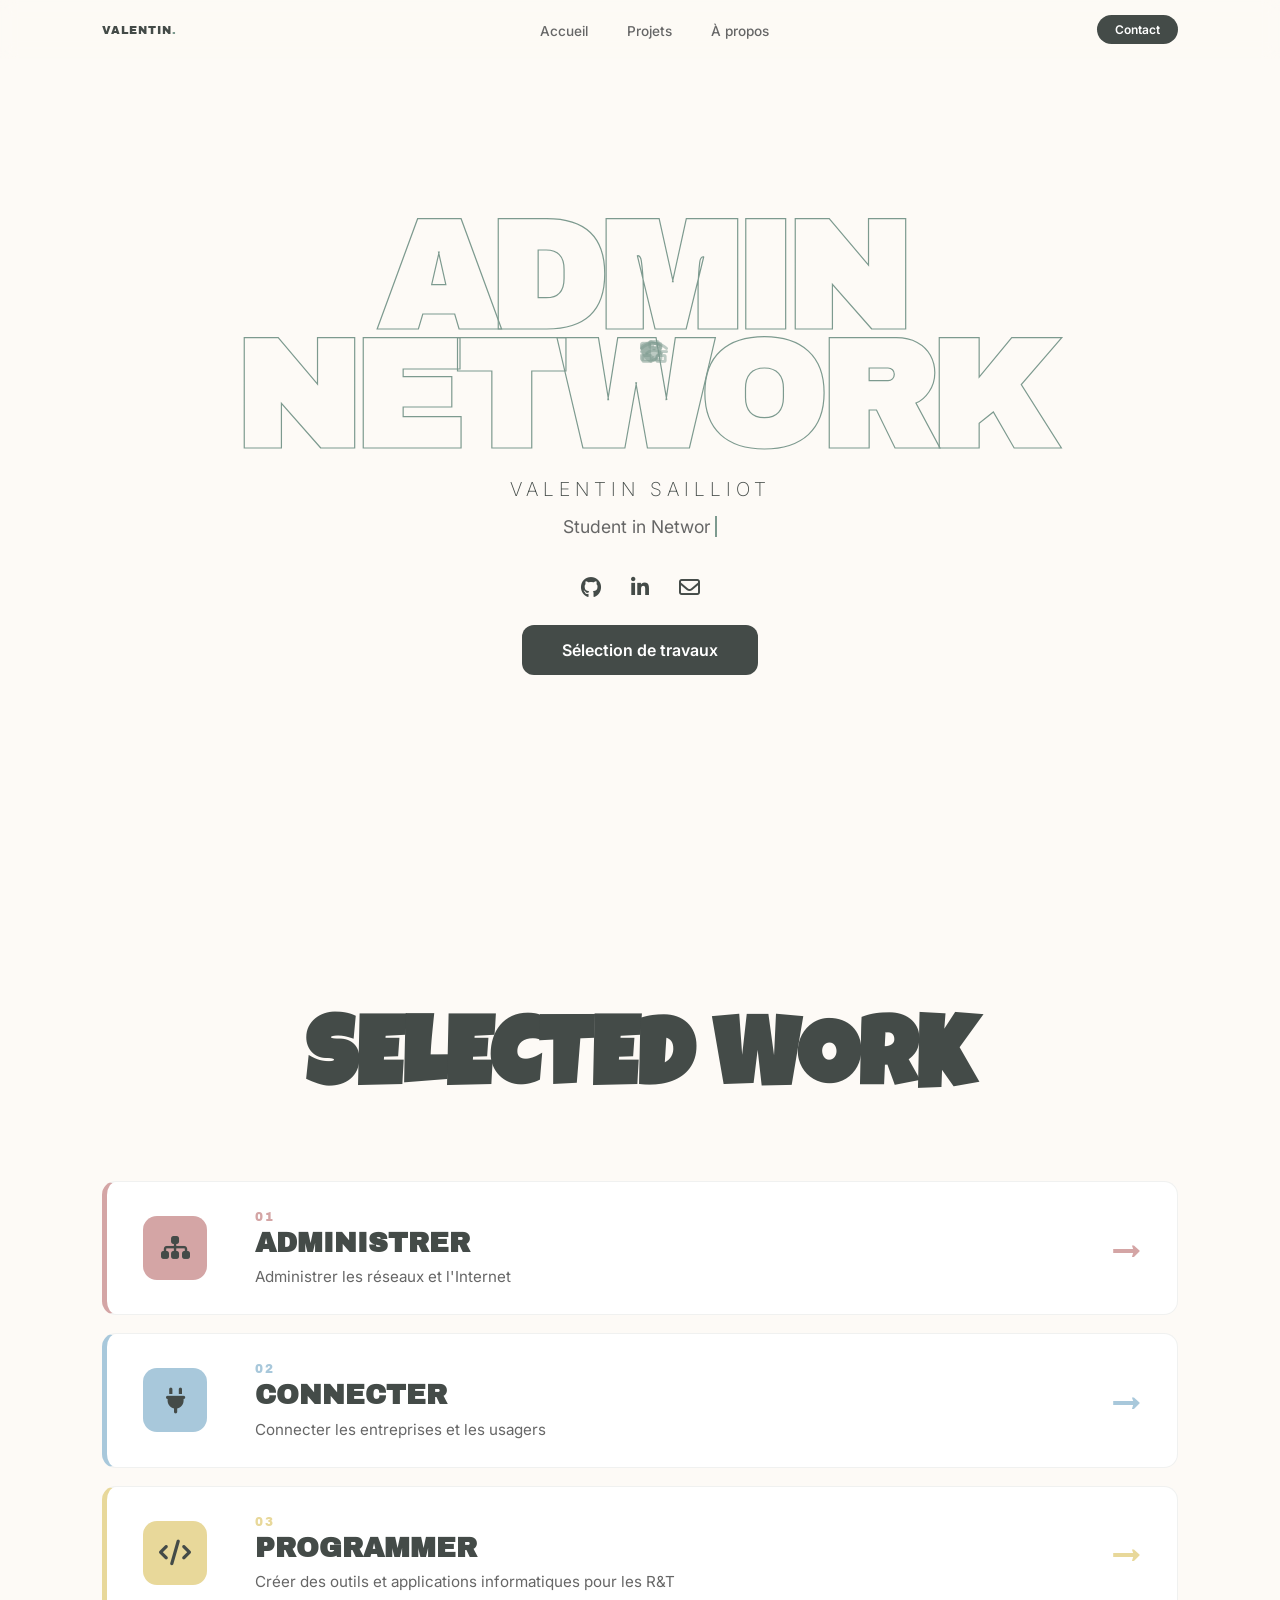
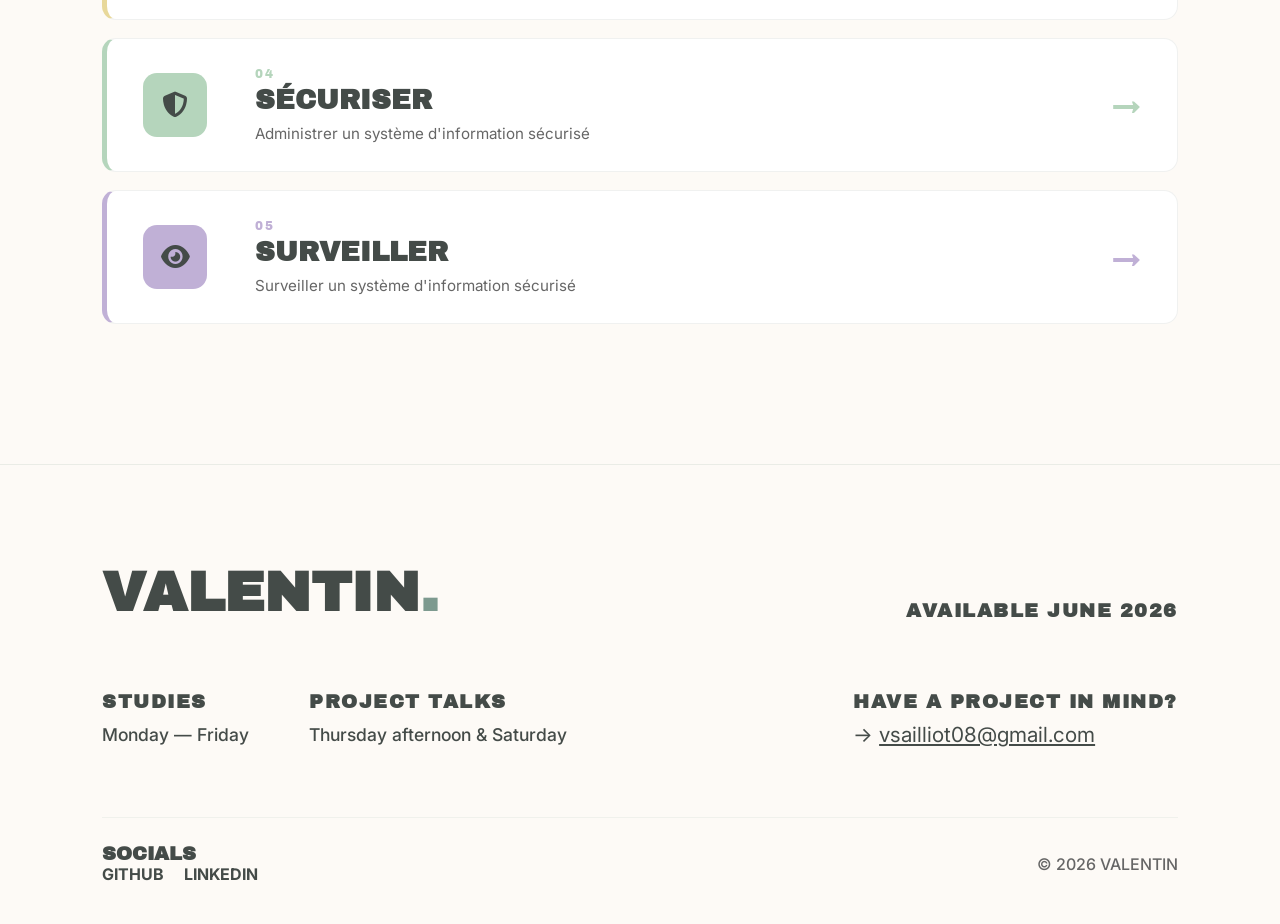
==== index.html @ 7d24713d "fix: structure pour GitHub Pages" ====
<!DOCTYPE html>
<html lang="fr">
<head>
    <meta charset="UTF-8">
    <meta name="viewport" content="width=device-width, initial-scale=1.0">
    <title>Portfolio | Valentin Sailliot</title>
    <link href="https://fonts.googleapis.com/css2?family=Archivo+Black&family=Inter:wght@100;200;300;400;500;600&family=Luckiest+Guy&display=swap" rel="stylesheet">
    <link rel="stylesheet" href="css/style.css">
    <link rel="stylesheet" href="https://cdnjs.cloudflare.com/ajax/libs/font-awesome/6.5.1/css/all.min.css">
</head>
<body class="home">

    <header>
        <nav>
            <div class="logo" id="rotateLogo">VALENTIN<span>.</span></div>
            <div class="nav-links">
                <a href="index.html" class="active">Accueil</a>
                <a href="#projets">Projets</a>
                <a href="about.html">À propos</a>
            </div>
            <a href="contact.html" class="nav-cta">Contact</a>
        </nav>
    </header>

    <main class="hero-section">
        <div class="hero-container-centered">
            <div class="huge-text-wrapper">
                <div class="orbit-container">
                    <div class="orbit-icon i1"><i class="fas fa-shield-halved"></i></div>
                    <div class="orbit-icon i2"><i class="fas fa-server"></i></div>
                    <div class="orbit-icon i3"><i class="fas fa-wifi"></i></div>
                    <div class="orbit-icon i4"><i class="fas fa-network-wired"></i></div>
                </div>
                <h1 class="huge-hero">Admin</h1>
                <h1 class="huge-hero">Network</h1>
            </div>

            <h2 class="name-fine">Valentin Sailliot</h2>
            
            <div class="typewriter-container">
                <p class="typewriter-text" id="typewriter"></p>
            </div>

            <div class="social-links">
                <a href="#" target="_blank"><i class="fab fa-github"></i></a>
                <a href="#" target="_blank"><i class="fab fa-linkedin-in"></i></a>
                <a href="mailto:vsailliot08@gmail.com"><i class="far fa-envelope"></i></a>
            </div>

            <div class="hero-actions">
                <a href="#projets" class="btn-primary">Sélection de travaux</a>
            </div>
        </div>
        <div class="scroll-indicator">
            <i class="fas fa-chevron-down"></i>
        </div>
    </main>

    <section id="projets" class="projects-section">
        <h2 class="projects-title">Selected Work</h2>

        <div class="competences-grid">
            <a href="competence-administrer.html" class="competence-card" style="--card-color: var(--c-administrer); --reveal-delay: 0s;">
                <div class="competence-icon"><i class="fas fa-sitemap"></i></div>
                <div class="competence-meta">
                    <span class="competence-number">01</span>
                    <h3 class="competence-name">Administrer</h3>
                    <p class="competence-desc">Administrer les réseaux et l'Internet</p>
                </div>
                <span class="competence-arrow">→</span>
            </a>

            <a href="competence-connecter.html" class="competence-card" style="--card-color: var(--c-connecter); --reveal-delay: 0.08s;">
                <div class="competence-icon"><i class="fas fa-plug"></i></div>
                <div class="competence-meta">
                    <span class="competence-number">02</span>
                    <h3 class="competence-name">Connecter</h3>
                    <p class="competence-desc">Connecter les entreprises et les usagers</p>
                </div>
                <span class="competence-arrow">→</span>
            </a>

            <a href="competence-programmer.html" class="competence-card" style="--card-color: var(--c-programmer); --reveal-delay: 0.16s;">
                <div class="competence-icon"><i class="fas fa-code"></i></div>
                <div class="competence-meta">
                    <span class="competence-number">03</span>
                    <h3 class="competence-name">Programmer</h3>
                    <p class="competence-desc">Créer des outils et applications informatiques pour les R&amp;T</p>
                </div>
                <span class="competence-arrow">→</span>
            </a>

            <a href="competence-securiser.html" class="competence-card" style="--card-color: var(--c-securiser); --reveal-delay: 0.24s;">
                <div class="competence-icon"><i class="fas fa-shield-halved"></i></div>
                <div class="competence-meta">
                    <span class="competence-number">04</span>
                    <h3 class="competence-name">Sécuriser</h3>
                    <p class="competence-desc">Administrer un système d'information sécurisé</p>
                </div>
                <span class="competence-arrow">→</span>
            </a>

            <a href="competence-surveiller.html" class="competence-card" style="--card-color: var(--c-surveiller); --reveal-delay: 0.32s;">
                <div class="competence-icon"><i class="fas fa-eye"></i></div>
                <div class="competence-meta">
                    <span class="competence-number">05</span>
                    <h3 class="competence-name">Surveiller</h3>
                    <p class="competence-desc">Surveiller un système d'information sécurisé</p>
                </div>
                <span class="competence-arrow">→</span>
            </a>
        </div>
    </section>

    <footer class="site-footer">
        <div class="footer-row-1">
            <h2 class="footer-name-massive">VALENTIN<span>.</span></h2>
            <div class="footer-status">
                <p class="caps bold-label">AVAILABLE JUNE 2026</p>
            </div>
        </div>
        <div class="footer-row-2">
            <div class="footer-col-left">
                <div class="info-group">
                    <span class="caps bold-label">STUDIES</span>
                    <p>Monday — Friday</p>
                </div>
                <div class="info-group">
                    <span class="caps bold-label">PROJECT TALKS</span>
                    <p>Thursday afternoon & Saturday</p>
                </div>
            </div>
            <div class="footer-col-right">
                <p class="caps bold-label section-contact-title">HAVE A PROJECT IN MIND?</p>
                <a href="mailto:vsailliot08@gmail.com" class="footer-mail-link">
                    <span class="arrow">→</span> <u>vsailliot08@gmail.com</u>
                </a>
            </div>
        </div>
        <div class="footer-row-3">
            <div class="footer-socials">
                <span class="archivo-bold">SOCIALS</span>
                <ul class="social-links-list">
                    <li><a href="#" target="_blank">GITHUB</a></li>
                    <li><a href="#" target="_blank">LINKEDIN</a></li>
                </ul>
            </div>
            <p class="copyright-tag">© 2026 VALENTIN</p>
        </div>
    </footer>

    <script src="js/main.js"></script>
</body>
</html>
---- css/style.css ----
/* --- VARIABLES --- */
:root {
    --bg-cream: #fdfaf6;      
    --text-dark: #444b48;     
    --text-grey: #666666;     
    --accent-color: #7d9a8f;

    /* Couleurs des compétences — palette pastel apaisante */
    --c-administrer: #D4A5A5;   /* rose poudré */
    --c-connecter:   #A8C8DB;   /* bleu ciel */
    --c-programmer:  #E8D89A;   /* jaune crème pastel */
    --c-securiser:   #B5D5BC;   /* eucalyptus / menthe */
    --c-surveiller:  #C0B0D6;   /* lavande */
}

/* --- RESET & BASE --- */
* { margin: 0; padding: 0; box-sizing: border-box; }
html { scroll-behavior: smooth; }
body { 
    background-color: var(--bg-cream); 
    color: var(--text-dark); 
    font-family: 'Inter', sans-serif; 
    overflow-x: hidden; 
}

/* --- NAVIGATION --- */
header { 
    padding: 15px 8%; 
    position: fixed; 
    width: 100%; 
    z-index: 100; 
    background: rgba(253, 250, 246, 0.4); 
    backdrop-filter: blur(8px); 
}
nav { 
    display: flex; 
    justify-content: space-between; 
    align-items: center; 
    max-width: 1400px; 
    margin: 0 auto; 
}
.logo { 
    font-family: 'Archivo Black', sans-serif; 
    font-size: 0.7rem; 
    letter-spacing: 1px; 
    cursor: grab; 
    display: inline-block; 
    position: relative; 
    z-index: 110; 
}
.logo span { color: var(--accent-color); }
.nav-links a { 
    text-decoration: none; 
    color: var(--text-grey); 
    font-weight: 500; 
    font-size: 0.85rem; 
    padding-left: 35px; 
    transition: 0.3s;
}
.nav-links a:hover { color: var(--accent-color); }
.nav-cta { 
    background: var(--text-dark); 
    color: white !important; 
    padding: 7px 18px; 
    border-radius: 50px; 
    font-weight: 600; 
    text-decoration: none; 
    font-size: 0.75rem; 
    transition: 0.3s;
}
.nav-cta:hover { background: var(--accent-color); }

/* État actif pour la navigation */
.active-page, .active-link { background: var(--accent-color) !important; color: white !important; }
.active-link { background: transparent !important; color: var(--accent-color) !important; }

/* --- HERO SECTION --- */
.hero-section { 
    height: 100vh; 
    display: flex; 
    flex-direction: column; 
    justify-content: center; 
    align-items: center; 
    position: relative; 
    text-align: center; 
}
.hero-container-centered { 
    position: relative; 
    z-index: 10; 
    display: flex; 
    flex-direction: column; 
    align-items: center; 
}

/* TITRE & EFFET MATRIX */
.huge-text-wrapper { 
    position: relative; 
    display: flex; 
    flex-direction: column; 
    align-items: center; 
    justify-content: center; 
    margin-bottom: 20px; 
}
.huge-hero {
    font-family: 'Archivo Black', sans-serif;
    font-size: clamp(3rem, 15vw, 9.5rem); 
    text-transform: uppercase; 
    line-height: 0.78; 
    letter-spacing: -0.05em;
    color: transparent; 
    -webkit-text-stroke: 1.2px var(--accent-color);
    background-clip: text; 
    -webkit-background-clip: text; 
    transition: all 0.4s ease;
}
.huge-text-wrapper:hover .huge-hero {
    color: transparent;
    -webkit-text-fill-color: transparent; 
    background-image: 
        url('data:image/svg+xml;utf8,<svg xmlns="http://www.w3.org/2000/svg" width="40" height="40"><text x="0" y="20" font-family="monospace" font-size="10" fill="rgba(125, 154, 143, 0.5)">0101</text><text x="20" y="40" font-family="monospace" font-size="10" fill="rgba(125, 154, 143, 0.5)">1010</text></svg>'),
        linear-gradient(rgba(125, 154, 143, 0.3), rgba(125, 154, 143, 0.3));
    background-clip: text !important;
    -webkit-background-clip: text !important;
    background-size: 30px 30px, 100% 100%; 
    animation: matrixRain 2s linear infinite;
}
@keyframes matrixRain { from { background-position: 0 0, 0 0; } to { background-position: 0 60px, 0 0; } }

/* ORBITES */
.orbit-container { 
    position: absolute; 
    top: 50%; 
    left: 50%; 
    transform: translate(-50%, -50%); 
    width: 100%; 
    height: 100%; 
    pointer-events: none; 
}
.orbit-icon { 
    position: absolute; 
    color: var(--accent-color); 
    font-size: 1.4rem; 
    opacity: 0.5; 
    top: 50%; 
    left: 50%; 
}
.i1 { animation: orbit1 18s linear infinite; }
.i2 { animation: orbit2 22s linear infinite reverse; }
.i3 { animation: orbit3 14s linear infinite; }
.i4 { animation: orbit4 28s linear infinite reverse; }

@keyframes orbit1 { from { transform: translate(-50%, -50%) rotate(0deg) translateX(24vw) rotate(0deg); } to { transform: translate(-50%, -50%) rotate(360deg) translateX(24vw) rotate(-360deg); } }
@keyframes orbit2 { from { transform: translate(-50%, -50%) rotate(90deg) translateX(28vw) rotate(-90deg); } to { transform: translate(-50%, -50%) rotate(450deg) translateX(28vw) rotate(-450deg); } }
@keyframes orbit3 { from { transform: translate(-50%, -50%) rotate(180deg) translateX(20vw) rotate(-180deg); } to { transform: translate(-50%, -50%) rotate(540deg) translateX(20vw) rotate(-540deg); } }
@keyframes orbit4 { from { transform: translate(-50%, -50%) rotate(270deg) translateX(33vw) rotate(-270deg); } to { transform: translate(-50%, -50%) rotate(630deg) translateX(33vw) rotate(-630deg); } }

/* --- ÉLÉMENTS DE TEXTE & RÉSEAUX --- */
.name-fine { font-size: 1.2rem; font-weight: 200; letter-spacing: 5px; text-transform: uppercase; margin-bottom: 15px; }
.typewriter-container { height: 1.5rem; margin-bottom: 35px; }
.typewriter-text { 
    font-size: 1.1rem; 
    color: var(--text-grey); 
    border-right: 2px solid var(--accent-color); 
    padding-right: 5px; 
    animation: blink-cursor 0.7s step-end infinite; 
}
@keyframes blink-cursor { 50% { border-color: transparent; } }

.social-links { display: flex; gap: 30px; margin-bottom: 40px; justify-content: center; }
.social-links a { 
    color: var(--text-dark) !important; 
    font-size: 1.3rem; 
    text-decoration: none !important; 
    transition: 0.3s; 
}
.social-links a:hover { color: var(--accent-color) !important; transform: translateY(-3px); }

.btn-primary { 
    background: var(--text-dark); 
    color: white; 
    text-decoration: none; 
    padding: 15px 40px; 
    border-radius: 12px; 
    font-weight: 600; 
    transition: 0.3s; 
}
.btn-primary:hover { transform: scale(1.05); background: var(--accent-color); }

/* --- SECTION COMPÉTENCES (anciennement Selected Work) --- */
.projects-section { 
    padding: 120px 8% 140px;
    background-color: var(--bg-cream); 
    display: flex; 
    flex-direction: column; 
    align-items: center;
}

/* Titre de section */
.projects-title { 
    font-family: 'Luckiest Guy', cursive; 
    font-size: clamp(3rem, 10vw, 6rem); 
    text-transform: uppercase; 
    color: var(--text-dark); 
    margin: 0 0 70px;
    line-height: 0.95;
    text-align: center;
}

.competences-grid {
    width: 100%;
    max-width: 1200px;
    display: flex;
    flex-direction: column;
    gap: 18px;
}

/* Animation reveal au scroll — activée par JS via .reveal-enabled */
.reveal-enabled .competence-card { opacity: 0; }
.reveal-enabled .competence-card.in-view {
    animation: card-reveal 0.7s var(--reveal-delay, 0s) cubic-bezier(.2,.7,.2,1) forwards;
}
@keyframes card-reveal {
    from { opacity: 0; transform: translateY(24px); }
    to { opacity: 1; transform: translateY(0); }
}

.competence-card {
    --card-color: var(--accent-color);
    display: grid;
    grid-template-columns: 80px 1fr auto;
    align-items: center;
    gap: 32px;
    padding: 28px 36px;
    background: white;
    border: 1.5px solid rgba(68, 75, 72, 0.08);
    border-left: 5px solid var(--card-color);
    border-radius: 14px;
    text-decoration: none;
    color: var(--text-dark);
    transition: transform 0.35s cubic-bezier(.2,.7,.2,1), box-shadow 0.35s, border-color 0.3s, background 0.3s;
    position: relative;
    overflow: hidden;
}
.competence-card::before {
    content: '';
    position: absolute;
    inset: 0;
    background: var(--card-color);
    opacity: 0;
    transition: opacity 0.35s;
    z-index: 0;
}
.competence-card > * { position: relative; z-index: 1; }

.competence-card:hover {
    transform: translateX(8px);
    box-shadow: 0 18px 40px rgba(0,0,0,0.08);
    border-color: var(--card-color);
}
.competence-card:hover::before { opacity: 0.06; }

.competence-icon {
    width: 64px;
    height: 64px;
    border-radius: 14px;
    background: var(--card-color);
    color: var(--text-dark);
    display: flex;
    align-items: center;
    justify-content: center;
    font-size: 1.6rem;
    transition: transform 0.35s cubic-bezier(.2,.7,.2,1);
}
.competence-card:hover .competence-icon { transform: rotate(-6deg) scale(1.06); }

.competence-meta { display: flex; flex-direction: column; gap: 4px; }
.competence-number {
    font-family: 'Archivo Black', sans-serif;
    font-size: 0.75rem;
    letter-spacing: 2px;
    color: var(--card-color);
    margin-bottom: 2px;
}
.competence-name {
    font-family: 'Archivo Black', sans-serif;
    font-size: 1.7rem;
    text-transform: uppercase;
    color: var(--text-dark);
    line-height: 1;
    margin: 0;
}
.competence-desc {
    font-size: 0.95rem;
    color: var(--text-grey);
    margin-top: 6px;
}
.competence-arrow {
    font-family: 'Archivo Black', sans-serif;
    font-size: 1.8rem;
    color: var(--card-color);
    transition: transform 0.35s cubic-bezier(.2,.7,.2,1);
}
.competence-card:hover .competence-arrow { transform: translateX(8px); }

/* --- PAGE COMPÉTENCE (détail) --- */
.competence-page { padding: 150px 8% 100px; min-height: 80vh; }
.competence-page-container { max-width: 1100px; margin: 0 auto; }

.competence-hero {
    display: flex;
    align-items: center;
    gap: 40px;
    margin-bottom: 80px;
    padding-bottom: 50px;
    border-bottom: 1.5px solid rgba(68, 75, 72, 0.1);
}
.competence-hero-icon {
    flex-shrink: 0;
    width: 130px;
    height: 130px;
    border-radius: 24px;
    background: var(--page-color, var(--accent-color));
    color: var(--text-dark);
    display: flex;
    align-items: center;
    justify-content: center;
    font-size: 3.4rem;
    box-shadow: 0 18px 40px rgba(0,0,0,0.08);
}
.competence-hero-text { flex: 1; }
.competence-hero-number {
    font-family: 'Archivo Black', sans-serif;
    font-size: 0.85rem;
    letter-spacing: 3px;
    color: var(--page-color, var(--accent-color));
    margin-bottom: 12px;
    display: block;
}
.competence-hero-title {
    font-family: 'Archivo Black', sans-serif;
    font-size: clamp(2.5rem, 6vw, 4.5rem);
    text-transform: uppercase;
    line-height: 1;
    color: var(--text-dark);
    margin-bottom: 18px;
}
.competence-hero-title span { color: var(--page-color, var(--accent-color)); }
.competence-hero-desc {
    font-size: 1.15rem;
    color: var(--text-grey);
    line-height: 1.5;
    max-width: 600px;
}

/* Note pour compétences de parcours (Sécuriser, Surveiller) */
.parcours-note {
    display: flex;
    align-items: flex-start;
    gap: 14px;
    background: rgba(125, 154, 143, 0.07);
    border-left: 3px solid var(--page-color, var(--accent-color));
    padding: 18px 22px;
    border-radius: 0 10px 10px 0;
    color: var(--text-grey);
    font-size: 0.95rem;
    line-height: 1.55;
    margin-bottom: 55px;
}
.parcours-note i {
    color: var(--page-color, var(--accent-color));
    font-size: 1.1rem;
    margin-top: 2px;
    flex-shrink: 0;
}
.parcours-note strong { color: var(--text-dark); font-weight: 600; }

/* Section par année */
.year-section { margin-bottom: 70px; }
.year-header {
    display: flex;
    align-items: baseline;
    gap: 20px;
    margin-bottom: 35px;
}
.year-tag {
    font-family: 'Archivo Black', sans-serif;
    font-size: 2.2rem;
    color: var(--page-color, var(--accent-color));
    text-transform: uppercase;
    white-space: nowrap;
    flex-shrink: 0;
}
.year-label {
    font-size: 0.85rem;
    color: var(--text-grey);
    text-transform: uppercase;
    letter-spacing: 2px;
}
.year-line {
    flex: 1;
    height: 1px;
    background: rgba(68, 75, 72, 0.15);
    align-self: center;
}

.ac-list { display: flex; flex-direction: column; gap: 24px; }
.ac-card {
    background: white;
    border-radius: 14px;
    padding: 0;
    border: 1.5px solid rgba(68, 75, 72, 0.08);
    transition: border-color 0.3s, box-shadow 0.3s;
    overflow: hidden;
}
.ac-card:hover {
    border-color: var(--page-color, var(--accent-color));
    box-shadow: 0 14px 32px rgba(0,0,0,0.06);
}
.ac-header {
    display: flex;
    align-items: center;
    gap: 14px;
    padding: 26px 34px;
    cursor: pointer;
    flex-wrap: wrap;
    position: relative;
    user-select: none;
}
.ac-header::after {
    content: '+';
    position: absolute;
    right: 30px;
    top: 50%;
    transform: translateY(-50%);
    font-family: 'Archivo Black', sans-serif;
    font-size: 1.3rem;
    color: var(--page-color, var(--accent-color));
    opacity: 0.5;
    transition: opacity 0.3s;
}
.ac-card.open .ac-header::after { content: '\2212'; opacity: 0.8; }
.ac-code {
    font-family: 'Archivo Black', sans-serif;
    font-size: 0.7rem;
    letter-spacing: 1.5px;
    background: var(--page-color, var(--accent-color));
    color: var(--text-dark);
    padding: 6px 12px;
    border-radius: 6px;
    flex-shrink: 0;
}
.ac-title {
    font-family: 'Inter', sans-serif;
    font-weight: 600;
    font-size: 1.05rem;
    color: var(--text-dark);
    line-height: 1.4;
    margin: 0;
    padding-right: 40px;
}
.ac-content {
    max-height: 0;
    overflow: hidden;
    transition: max-height 0.5s cubic-bezier(.2,.7,.2,1), padding 0.4s;
    padding: 0 34px;
}
.ac-card.open .ac-content {
    max-height: 3000px;
    padding: 0 34px 32px;
    border-top: 1px solid rgba(68, 75, 72, 0.07);
}
.ac-detail { margin-bottom: 22px; }
.ac-detail:last-child { margin-bottom: 0; }
.ac-detail-label {
    font-family: 'Archivo Black', sans-serif;
    font-size: 0.68rem;
    letter-spacing: 1.5px;
    text-transform: uppercase;
    color: var(--page-color, var(--accent-color));
    margin-bottom: 8px;
    margin-top: 22px;
    display: block;
}
.ac-detail:first-child .ac-detail-label { margin-top: 24px; }
.ac-detail p {
    font-size: 0.95rem;
    line-height: 1.65;
    color: var(--text-dark);
    margin: 0;
}
.ac-placeholder {
    font-style: italic;
    color: var(--text-grey);
    opacity: 0.7;
    padding: 14px 18px;
    border-left: 3px solid rgba(68, 75, 72, 0.15);
    background: rgba(125, 154, 143, 0.04);
    border-radius: 0 8px 8px 0;
}

/* Back link */
.back-link {
    display: inline-flex;
    align-items: center;
    gap: 10px;
    color: var(--text-grey);
    text-decoration: none;
    font-size: 0.9rem;
    margin-bottom: 40px;
    transition: color 0.3s, transform 0.3s;
}
.back-link:hover { color: var(--page-color, var(--accent-color)); transform: translateX(-4px); }

@media (max-width: 768px) {
    .competence-card {
        grid-template-columns: 60px 1fr auto;
        gap: 20px;
        padding: 22px;
    }
    .competence-icon { width: 50px; height: 50px; font-size: 1.3rem; }
    .competence-name { font-size: 1.3rem; }
    .competence-desc { font-size: 0.85rem; }

    .competence-hero { flex-direction: column; align-items: flex-start; gap: 24px; }
    .competence-hero-icon { width: 90px; height: 90px; font-size: 2.4rem; }


}

/* --- PAGE CONTACT --- */
.contact-section { padding: 150px 8% 100px; min-height: 80vh; display: flex; justify-content: center; }
.contact-container { width: 100%; max-width: 700px; }
.contact-title { 
    font-family: 'Archivo Black', sans-serif; 
    font-size: clamp(2.5rem, 6vw, 4.5rem); 
    text-transform: uppercase; 
    margin-bottom: 5px; 
    color: var(--text-dark); 
}
.contact-title span { color: var(--accent-color); }
.contact-subtitle { font-size: 1.1rem; color: var(--text-grey); margin-bottom: 40px; line-height: 1.5; }
.contact-form { display: flex; flex-direction: column; gap: 35px; }
.form-group { display: flex; flex-direction: column; gap: 12px; }
.form-group input, .form-group textarea {
    padding: 18px; 
    background: transparent; 
    border: 1.5px solid rgba(68, 75, 72, 0.2);
    border-radius: 8px; 
    font-family: 'Inter', sans-serif; 
    color: var(--text-dark); 
    transition: 0.3s;
}
.form-group input:focus, .form-group textarea:focus { 
    outline: none; 
    border-color: var(--accent-color); 
    background: #ffffff; 
}
.btn-submit {
    background: var(--text-dark); 
    color: white; 
    border: none; 
    padding: 22px;
    border-radius: 8px; 
    cursor: pointer; 
    transition: 0.3s; 
    margin-top: 15px;
}
.btn-submit:hover { background: var(--accent-color); transform: translateY(-2px); }

/* --- PAGE À PROPOS --- */
.about-section { padding: 150px 8% 100px; min-height: 80vh; display: flex; justify-content: center; align-items: center; }
.about-container { display: grid; grid-template-columns: 1fr 1fr; gap: 80px; max-width: 1200px; align-items: center; }

.about-images { position: relative; height: 500px; }
.image-wrapper {
    position: absolute;
    width: 320px;
    height: 400px;
    overflow: hidden;
    border-radius: 15px;
    box-shadow: 0 20px 40px rgba(0,0,0,0.1);
    background-color: #eee;
}
.image-wrapper img { width: 100%; height: 100%; object-fit: cover; }
.img-1 { z-index: 1; transform: rotate(-5deg); top: 0; left: 0; }
.img-2 { z-index: 2; transform: rotate(3deg); top: 50px; left: 100px; }

.about-title {
    font-family: 'Archivo Black', sans-serif;
    font-size: clamp(2rem, 4vw, 3rem);
    line-height: 1.1;
    color: var(--text-dark);
    margin-bottom: 30px;
    text-transform: uppercase;
}
.about-title span { color: var(--accent-color); }
.about-text { font-size: 1.1rem; line-height: 1.6; color: var(--text-dark); margin-bottom: 20px; }
.about-text u { text-decoration: none; border-bottom: 2px solid var(--accent-color); }

/* --- FOOTER --- */
.site-footer { 
    padding: 100px 8% 40px; 
    background-color: var(--bg-cream); 
    display: flex; 
    flex-direction: column; 
    gap: 70px; 
    border-top: 1px solid rgba(125, 154, 143, 0.15); 
}
.footer-row-1 { display: flex; justify-content: space-between; align-items: flex-end; }
.footer-name-massive { 
    font-family: 'Archivo Black', sans-serif; 
    font-size: clamp(2rem, 5vw, 3.5rem); 
    line-height: 1; 
    text-transform: uppercase; 
    color: var(--text-dark); 
    margin: 0; 
}
.footer-name-massive span { color: var(--accent-color); }
.caps { text-transform: uppercase; font-size: 1.2rem; letter-spacing: 1.5px; }
.bold-label { font-family: 'Archivo Black', sans-serif; font-weight: 900; }

.footer-row-2 { display: flex; justify-content: space-between; align-items: flex-start; flex-wrap: wrap; gap: 40px; }
.footer-col-left { display: flex; gap: 60px; }
.info-group p { margin-top: 12px; font-weight: 500; font-size: 1.1rem; }
.section-contact-title { font-size: 1.2rem !important; margin-bottom: 10px; }
.footer-mail-link { display: block; font-size: 1.3rem; color: var(--text-dark); text-decoration: none; margin-top: 8px; transition: 0.3s; }
.footer-mail-link:hover { color: var(--accent-color); }

.footer-row-3 { display: flex; justify-content: space-between; align-items: center; border-top: 1px solid rgba(125, 154, 143, 0.1); padding-top: 25px; }
.archivo-bold { font-family: 'Archivo Black', sans-serif; font-weight: 900; font-size: 1.2rem; }
.social-links-list { list-style: none; display: flex; gap: 20px; }
.social-links-list a { 
    text-decoration: none; 
    color: var(--text-dark) !important; 
    font-weight: 700; 
}
.social-links-list a:hover { color: var(--accent-color) !important; }
.copyright-tag { font-size: 1rem; color: var(--text-grey); font-weight: 500; }

/* --- RESPONSIVE --- */
@media (max-width: 992px) {
    .about-container { grid-template-columns: 1fr; gap: 50px; text-align: center; }
    .about-images { height: 450px; display: flex; justify-content: center; }
    .image-wrapper { position: relative; width: 250px; height: 320px; left: auto !important; top: auto !important; }
    .img-1 { transform: rotate(-3deg) translateX(20px); }
    .img-2 { transform: rotate(2deg) translateX(-20px); }
}

@media (max-width: 768px) { 
    .footer-row-1, .footer-row-2, .footer-row-3 { flex-direction: column; align-items: flex-start; gap: 25px; } 
    .footer-col-left { flex-direction: column; gap: 20px; }
    .footer-name-massive { font-size: 3rem; } 
}
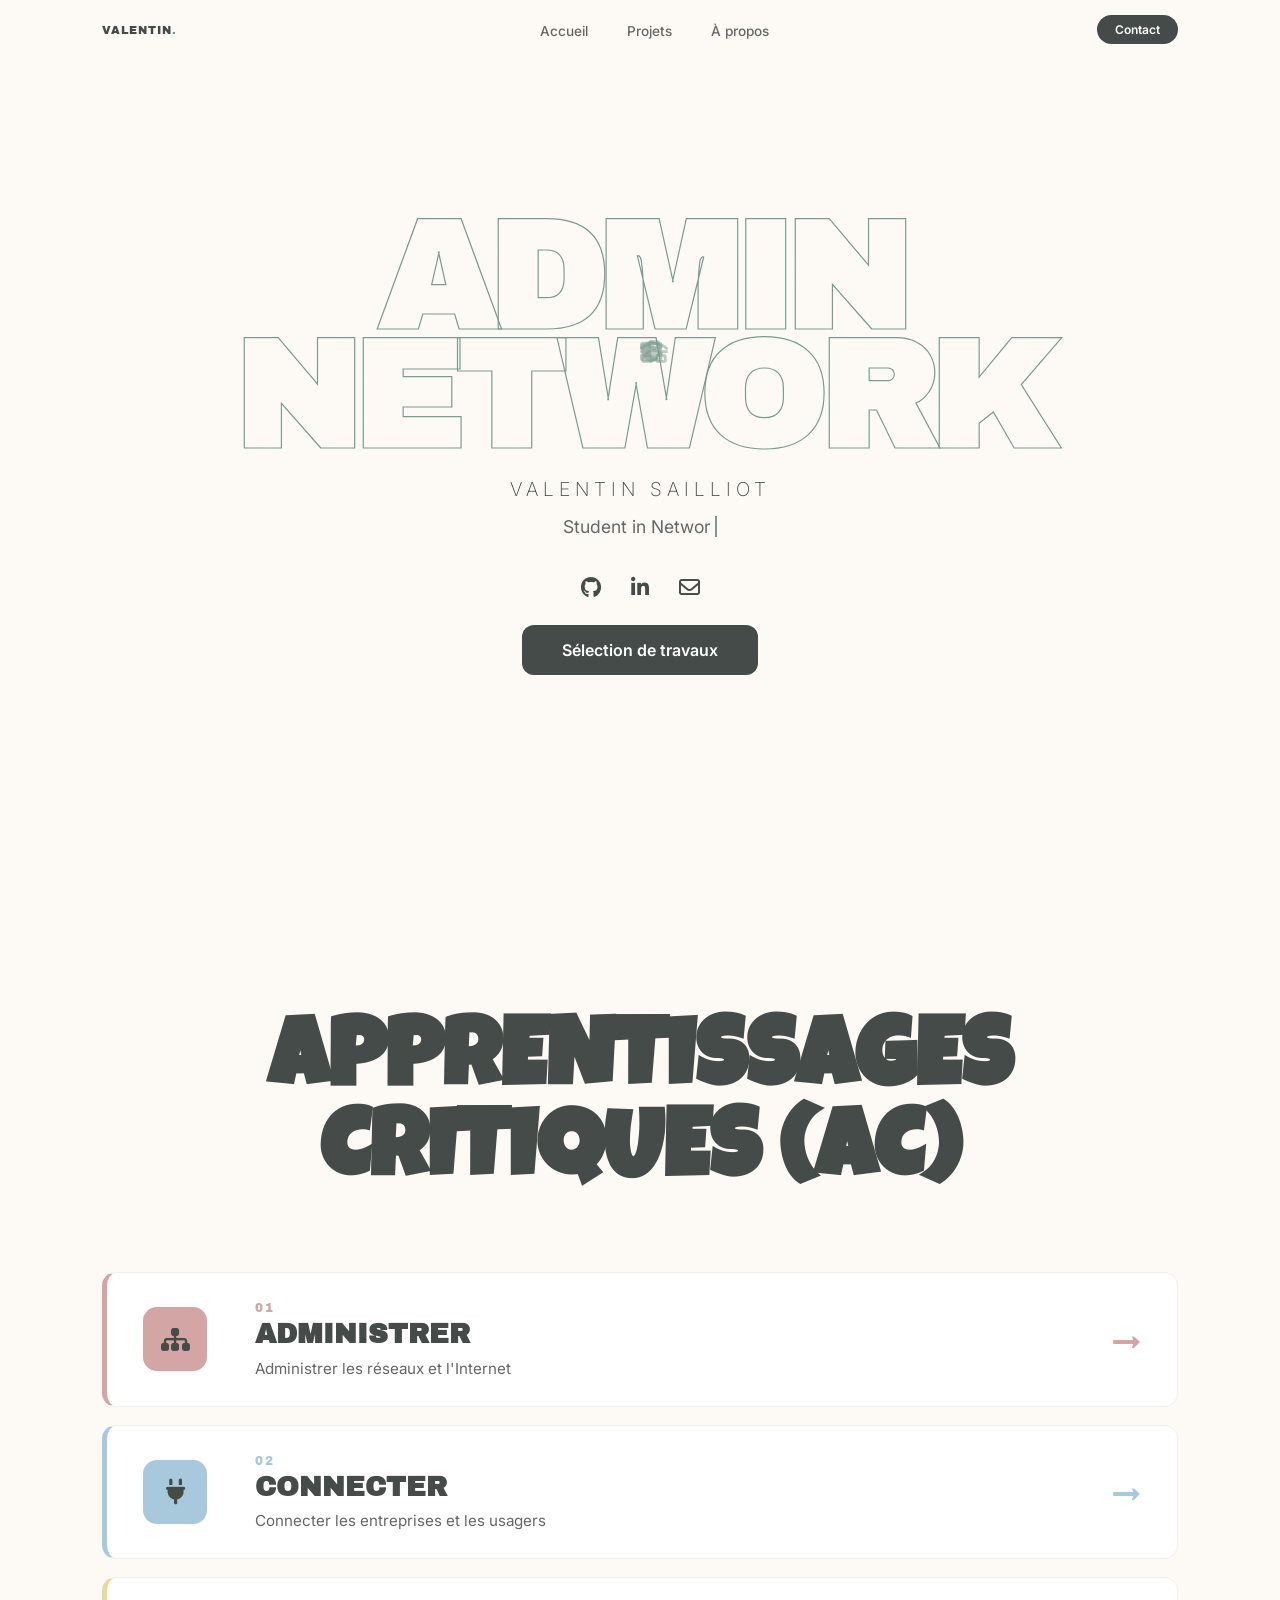
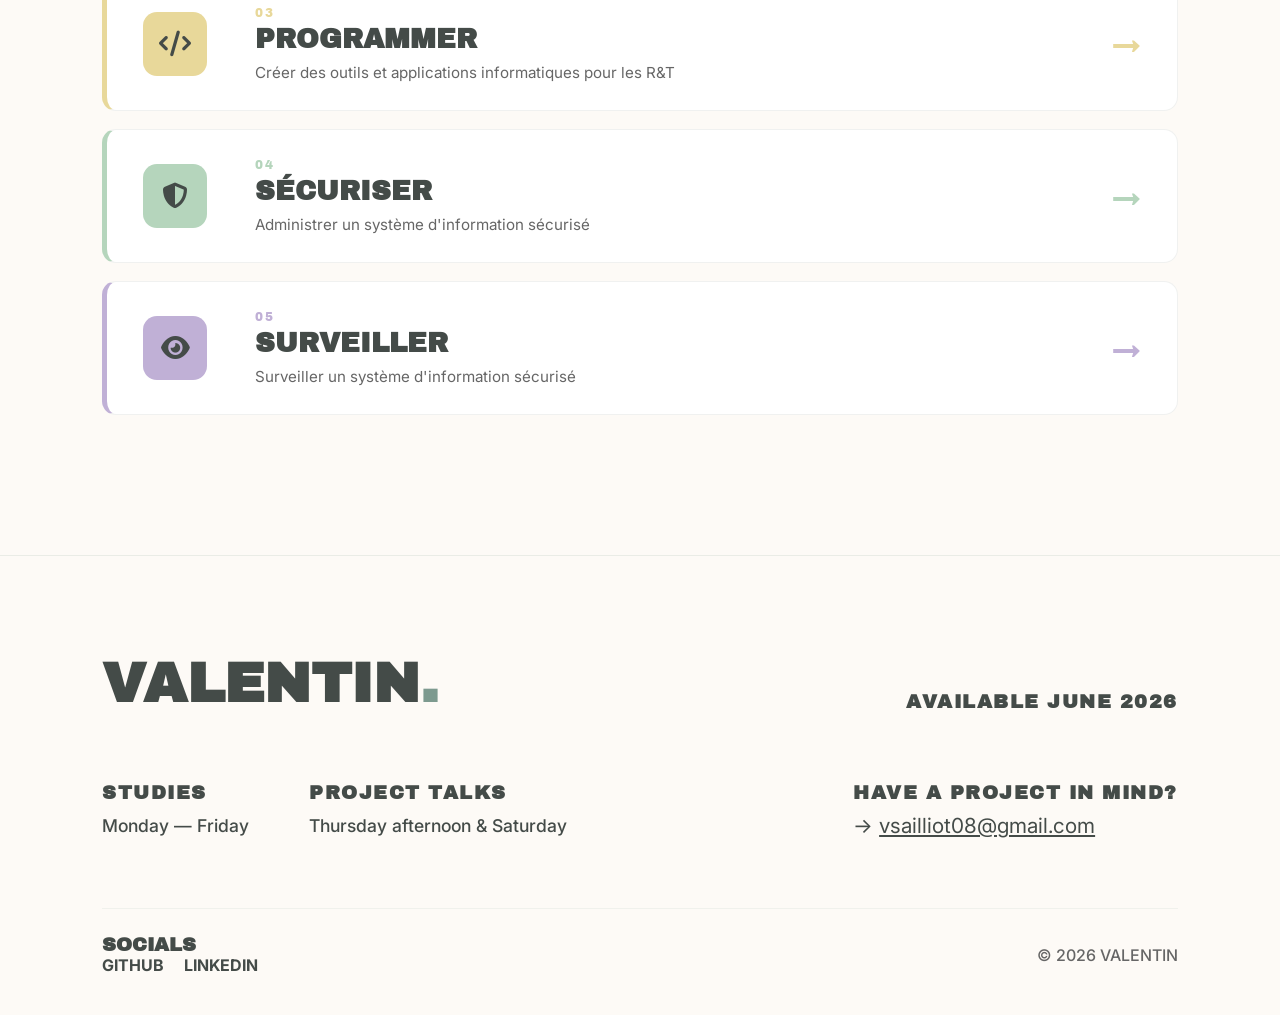
==== commit 87fe0a1e: "v2" ====
--- a/index.html
+++ b/index.html
@@ -57,7 +57,7 @@
     </main>
 
     <section id="projets" class="projects-section">
-        <h2 class="projects-title">Selected Work</h2>
+        <h2 class="projects-title">Apprentissages Critiques (AC) </h2>
 
         <div class="competences-grid">
             <a href="competence-administrer.html" class="competence-card" style="--card-color: var(--c-administrer); --reveal-delay: 0s;">
--- a/css/style.css
+++ b/css/style.css
@@ -488,6 +488,13 @@
     color: var(--text-dark);
     margin: 0;
 }
+.ac-trace {
+    width: 100%;
+    border-radius: 10px;
+    border: 1.5px solid rgba(68, 75, 72, 0.1);
+    margin-top: 24px;
+    box-shadow: 0 8px 24px rgba(0,0,0,0.05);
+}
 .ac-placeholder {
     font-style: italic;
     color: var(--text-grey);
@@ -571,9 +578,8 @@
 .about-section { padding: 150px 8% 100px; min-height: 80vh; display: flex; justify-content: center; align-items: center; }
 .about-container { display: grid; grid-template-columns: 1fr 1fr; gap: 80px; max-width: 1200px; align-items: center; }
 
-.about-images { position: relative; height: 500px; }
+.about-images { position: relative; height: 500px; display: flex; justify-content: center; align-items: center; }
 .image-wrapper {
-    position: absolute;
     width: 320px;
     height: 400px;
     overflow: hidden;
@@ -582,8 +588,6 @@
     background-color: #eee;
 }
 .image-wrapper img { width: 100%; height: 100%; object-fit: cover; }
-.img-1 { z-index: 1; transform: rotate(-5deg); top: 0; left: 0; }
-.img-2 { z-index: 2; transform: rotate(3deg); top: 50px; left: 100px; }
 
 .about-title {
     font-family: 'Archivo Black', sans-serif;
@@ -640,10 +644,8 @@
 /* --- RESPONSIVE --- */
 @media (max-width: 992px) {
     .about-container { grid-template-columns: 1fr; gap: 50px; text-align: center; }
-    .about-images { height: 450px; display: flex; justify-content: center; }
-    .image-wrapper { position: relative; width: 250px; height: 320px; left: auto !important; top: auto !important; }
-    .img-1 { transform: rotate(-3deg) translateX(20px); }
-    .img-2 { transform: rotate(2deg) translateX(-20px); }
+    .about-images { height: auto; display: flex; justify-content: center; }
+    .image-wrapper { width: 250px; height: 320px; }
 }
 
 @media (max-width: 768px) { 
